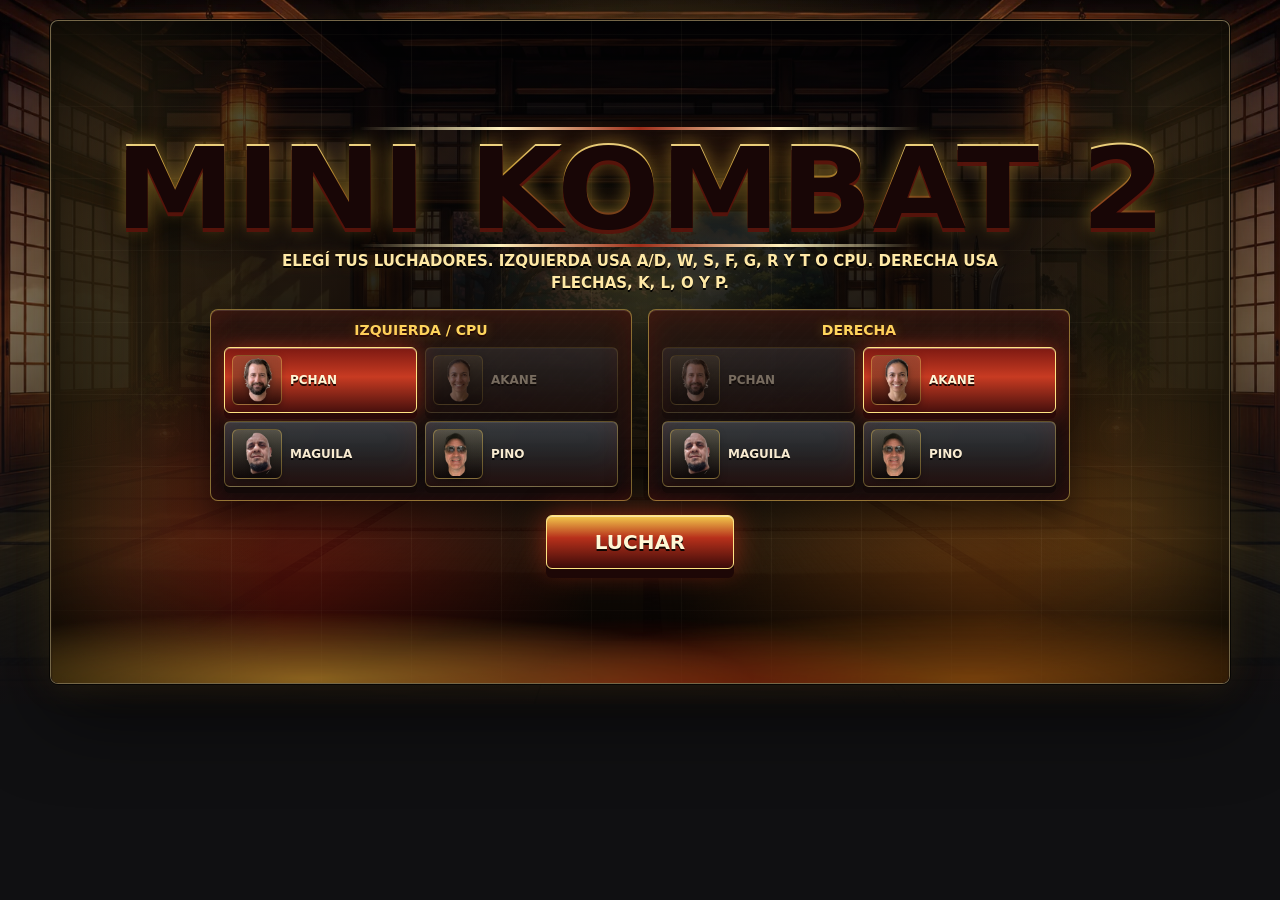
==== mini-kombat-2/index.html @ 00f598ed "Upgrade Mini Kombat 2 fighter visuals" ====
<!doctype html>
<html lang="es">
  <head>
    <meta charset="utf-8" />
    <meta name="viewport" content="width=device-width, initial-scale=1" />
    <title>Mini Kombat 2</title>
    <link rel="stylesheet" href="styles.css?v=9" />
  </head>
  <body>
    <main class="game-shell">
      <canvas id="game" width="960" height="540" aria-label="Mini Kombat 2"></canvas>
      <div class="topbar">
        <div class="fighter-label left">Pchan</div>
        <div class="topbar-actions">
          <button id="restart" type="button">Reiniciar</button>
          <button id="mode" type="button" aria-pressed="true">CPU</button>
          <button id="fighter" type="button">Personajes</button>
          <button id="difficulty" type="button">Normal</button>
          <button id="sound" type="button" aria-pressed="true">Sonido</button>
          <button id="help" type="button">?</button>
        </div>
        <div class="fighter-label right">Akane</div>
      </div>
      <div id="overlay" class="overlay">
        <h1>Mini Kombat 2</h1>
        <p id="overlay-copy" class="overlay-copy">
          Mejor de 3 rounds. Akane juega con flechas, K golpe, L patada, O especial y P agarre.
          Elegi los personajes y preparate para pelear.
        </p>
        <div id="fighter-select" class="fighter-select" aria-label="Seleccion de personajes"></div>
        <button id="start" type="button">LUCHAR</button>
      </div>
    </main>
    <script src="game.js?v=8"></script>
  </body>
</html>
---- mini-kombat-2/styles.css ----
:root {
  color-scheme: dark;
  font-family:
    Inter, ui-sans-serif, system-ui, -apple-system, BlinkMacSystemFont, "Segoe UI",
    sans-serif;
  background: #101012;
  color: #f8f5ef;
}

* {
  box-sizing: border-box;
}

html,
body {
  min-height: 100%;
  margin: 0;
}

body {
  display: grid;
  place-items: center;
  padding: 20px;
  overflow: hidden;
  background:
    radial-gradient(circle at 50% 18%, rgba(255, 212, 95, 0.16), transparent 34%),
    linear-gradient(180deg, rgba(16, 16, 18, 0.18), rgba(16, 16, 18, 0.92)),
    url("assets/dojo-premium-bg.webp") center / cover,
    #101012;
}

button {
  appearance: none;
  border: 1px solid rgba(255, 255, 255, 0.34);
  border-radius: 6px;
  color: #111216;
  background: #ffd44d;
  font: 800 14px/1 system-ui, sans-serif;
  letter-spacing: 0;
  min-height: 38px;
  padding: 0 16px;
  cursor: pointer;
  box-shadow: 0 8px 0 #9b651b;
}

button:active {
  transform: translateY(4px);
  box-shadow: 0 4px 0 #9b651b;
}

.game-shell {
  position: relative;
  width: min(100vw - 40px, 1180px);
  aspect-ratio: 16 / 9;
  min-height: 320px;
  max-height: calc(100vh - 40px);
  background: #111216;
  border: 1px solid rgba(255, 222, 141, 0.42);
  border-radius: 8px;
  overflow: hidden;
  box-shadow:
    0 0 0 1px rgba(0, 0, 0, 0.72),
    0 0 38px rgba(255, 196, 72, 0.12),
    0 30px 80px rgba(0, 0, 0, 0.58);
}

.game-shell::before {
  content: "";
  position: absolute;
  inset: 0;
  pointer-events: none;
  z-index: 2;
  background:
    linear-gradient(90deg, rgba(255, 255, 255, 0.14), transparent 12%, transparent 88%, rgba(255, 255, 255, 0.08)),
    linear-gradient(180deg, rgba(255, 255, 255, 0.1), transparent 16%);
  mix-blend-mode: screen;
}

canvas {
  display: block;
  width: 100%;
  height: 100%;
  image-rendering: auto;
}

.topbar {
  position: absolute;
  top: 10px;
  left: 14px;
  right: 14px;
  display: grid;
  grid-template-columns: 1fr;
  align-items: center;
  pointer-events: none;
  gap: 12px;
  z-index: 3;
}

.fighter-label {
  display: none;
  color: rgba(255, 255, 255, 0.9);
  font-size: clamp(12px, 1.5vw, 15px);
  font-weight: 800;
  text-transform: uppercase;
  text-shadow: 0 2px 8px rgba(0, 0, 0, 0.75);
}

.fighter-label.right {
  text-align: right;
}

#restart {
  pointer-events: auto;
  min-width: 92px;
  min-height: 34px;
  padding-inline: 12px;
  font-size: 12px;
}

.topbar-actions {
  display: flex;
  flex-wrap: wrap;
  gap: 8px;
  justify-content: center;
  pointer-events: auto;
  filter: drop-shadow(0 8px 16px rgba(0, 0, 0, 0.44));
}

#mode {
  min-width: 52px;
  min-height: 34px;
  padding-inline: 10px;
  font-size: 12px;
}

#mode[aria-pressed="false"] {
  background: #d8e7f3;
  box-shadow: 0 8px 0 #557083;
}

#difficulty,
#fighter,
#sound,
#help {
  min-width: 52px;
  min-height: 34px;
  padding-inline: 10px;
  font-size: 12px;
}

#fighter {
  min-width: 106px;
  background: #9be7ff;
  box-shadow: 0 8px 0 #2b6f86;
}

#sound[aria-pressed="false"] {
  background: #d8e7f3;
  box-shadow: 0 8px 0 #557083;
}

#help {
  min-width: 36px;
  padding-inline: 0;
}

.overlay {
  position: absolute;
  inset: 0;
  display: grid;
  place-items: center;
  align-content: center;
  gap: 18px;
  overflow-y: auto;
  padding: 16px;
  z-index: 4;
  background:
    radial-gradient(circle at 50% 38%, rgba(255, 204, 93, 0.16), transparent 28%),
    linear-gradient(180deg, rgba(5, 6, 9, 0.5), rgba(5, 6, 9, 0.72));
  backdrop-filter: blur(4px) saturate(1.08);
}

.overlay::before,
.overlay::after {
  content: "";
  position: absolute;
  pointer-events: none;
}

.overlay[data-screen="home"] {
  grid-template-rows: auto auto auto auto;
  gap: 14px;
  background:
    radial-gradient(circle at 50% 44%, rgba(255, 216, 97, 0.14), transparent 23%),
    radial-gradient(circle at 20% 92%, rgba(196, 31, 18, 0.44), transparent 27%),
    radial-gradient(circle at 80% 92%, rgba(255, 130, 25, 0.35), transparent 28%),
    linear-gradient(180deg, rgba(3, 4, 6, 0.64), rgba(8, 7, 6, 0.9) 46%, rgba(15, 7, 4, 0.94)),
    url("assets/dojo-premium-bg.webp") center / cover;
  backdrop-filter: blur(2px) saturate(1.18) contrast(1.12);
}

.overlay[data-screen="home"]::before {
  inset: 0;
  background:
    linear-gradient(90deg, rgba(255, 205, 82, 0.16), transparent 20%, transparent 80%, rgba(255, 205, 82, 0.16)),
    repeating-linear-gradient(90deg, rgba(255, 241, 189, 0.05) 0 1px, transparent 1px 90px),
    repeating-linear-gradient(0deg, rgba(255, 241, 189, 0.035) 0 1px, transparent 1px 72px);
  box-shadow: inset 0 0 120px rgba(0, 0, 0, 0.92);
}

.overlay[data-screen="home"]::after {
  left: 0;
  right: 0;
  bottom: -36px;
  height: 180px;
  background:
    radial-gradient(ellipse at 22% 78%, rgba(255, 190, 60, 0.56), transparent 34%),
    radial-gradient(ellipse at 50% 94%, rgba(214, 36, 18, 0.52), transparent 38%),
    radial-gradient(ellipse at 78% 78%, rgba(255, 140, 28, 0.46), transparent 34%),
    linear-gradient(0deg, rgba(0, 0, 0, 0.88), transparent);
  filter: blur(1px);
  opacity: 0.9;
}

.overlay.hidden {
  display: none;
}

.overlay h1 {
  position: relative;
  z-index: 1;
  margin: 0;
  color: #fff7d6;
  font-size: clamp(36px, 8vw, 96px);
  line-height: 0.92;
  letter-spacing: 0;
  text-align: center;
  text-transform: uppercase;
  text-shadow:
    0 5px 0 #7f1d1d,
    0 0 22px rgba(255, 212, 77, 0.35),
    0 16px 38px rgba(0, 0, 0, 0.82);
}

.overlay[data-screen="home"] h1 {
  padding: 4px 16px 2px;
  color: transparent;
  font-family: Impact, Haettenschweiler, "Arial Black", system-ui, sans-serif;
  font-size: clamp(48px, 9vw, 112px);
  line-height: 0.86;
  background:
    linear-gradient(180deg, #fff4b8 0%, #f2bc43 34%, #9e321e 62%, #4c100e 100%);
  -webkit-background-clip: text;
  background-clip: text;
  text-shadow:
    0 2px 0 #180606,
    0 6px 0 rgba(89, 18, 11, 0.92),
    0 0 18px rgba(255, 198, 64, 0.44),
    0 22px 42px rgba(0, 0, 0, 0.92);
  transform: scaleX(1.08);
}

.overlay[data-screen="home"] h1::before,
.overlay[data-screen="home"] h1::after {
  content: "";
  position: absolute;
  left: 50%;
  width: min(520px, 82vw);
  height: 3px;
  transform: translateX(-50%);
  background: linear-gradient(90deg, transparent, #fff1bd, #9d2d1a, #fff1bd, transparent);
}

.overlay[data-screen="home"] h1::before {
  top: -8px;
}

.overlay[data-screen="home"] h1::after {
  bottom: -10px;
}

.overlay-copy {
  position: relative;
  z-index: 1;
  width: min(680px, calc(100% - 36px));
  margin: 0;
  color: rgba(255, 247, 214, 0.94);
  font-size: clamp(13px, 1.8vw, 16px);
  font-weight: 750;
  line-height: 1.45;
  text-align: center;
  text-shadow: 0 2px 10px rgba(0, 0, 0, 0.8);
}

.overlay[data-screen="home"] .overlay-copy {
  width: min(760px, calc(100% - 36px));
  color: #ffe9a6;
  font-size: clamp(12px, 1.55vw, 15px);
  letter-spacing: 0;
  text-transform: uppercase;
  text-shadow:
    0 2px 0 rgba(0, 0, 0, 0.95),
    0 0 14px rgba(255, 190, 61, 0.24);
}

.fighter-select {
  position: relative;
  z-index: 1;
  display: grid;
  grid-template-columns: repeat(2, minmax(230px, 1fr));
  gap: 16px;
  width: min(820px, calc(100% - 36px));
}

.fighter-select.hidden {
  display: none;
}

.fighter-select-column {
  display: grid;
  gap: 10px;
  min-width: 0;
  padding: 12px;
  background: rgba(15, 17, 18, 0.56);
  border: 1px solid rgba(255, 241, 189, 0.24);
  border-radius: 8px;
  box-shadow: inset 0 1px 0 rgba(255,255,255,0.08), 0 14px 30px rgba(0,0,0,0.3);
}

.overlay[data-screen="home"] .fighter-select {
  width: min(860px, calc(100% - 28px));
}

.overlay[data-screen="home"] .fighter-select-column {
  padding: 13px;
  background:
    linear-gradient(180deg, rgba(42, 23, 16, 0.88), rgba(10, 10, 12, 0.92)),
    repeating-linear-gradient(135deg, rgba(255, 241, 189, 0.035) 0 2px, transparent 2px 9px);
  border: 1px solid rgba(255, 209, 92, 0.5);
  box-shadow:
    inset 0 1px 0 rgba(255,255,255,0.12),
    inset 0 0 28px rgba(132, 23, 14, 0.3),
    0 18px 36px rgba(0,0,0,0.5);
}

.fighter-select-column h2 {
  margin: 0;
  color: #fff1bd;
  font: 900 13px/1 system-ui, sans-serif;
  letter-spacing: 0;
  text-align: center;
  text-transform: uppercase;
  text-shadow: 0 2px 8px rgba(0, 0, 0, 0.75);
}

.overlay[data-screen="home"] .fighter-select-column h2 {
  color: #ffd65d;
  font: 900 14px/1 Impact, Haettenschweiler, "Arial Black", system-ui, sans-serif;
  text-shadow:
    0 2px 0 #250806,
    0 0 12px rgba(255, 197, 58, 0.32);
}

.fighter-choice-grid {
  display: grid;
  grid-template-columns: repeat(2, minmax(0, 1fr));
  gap: 8px;
}

.fighter-choice {
  display: grid;
  grid-template-columns: 50px minmax(0, 1fr);
  align-items: center;
  gap: 8px;
  min-width: 0;
  min-height: 66px;
  padding: 7px 11px 7px 7px;
  color: #fff7d6;
  background:
    linear-gradient(180deg, rgba(45, 48, 53, 0.92), rgba(18, 20, 22, 0.92));
  border-color: rgba(255, 255, 255, 0.22);
  box-shadow: 0 6px 0 rgba(0, 0, 0, 0.48), inset 0 1px 0 rgba(255,255,255,0.08);
  transition: filter 120ms ease, transform 120ms ease;
}

.overlay[data-screen="home"] .fighter-choice {
  color: #f7ead0;
  background:
    linear-gradient(180deg, rgba(58, 61, 66, 0.95), rgba(18, 16, 15, 0.98)),
    radial-gradient(circle at 20% 0%, rgba(255, 214, 93, 0.14), transparent 48%);
  border-color: rgba(255, 207, 92, 0.34);
  box-shadow:
    0 6px 0 #130908,
    inset 0 1px 0 rgba(255,255,255,0.09),
    inset 0 -16px 28px rgba(122, 23, 14, 0.18);
}

.fighter-choice:hover {
  filter: brightness(1.12);
}

.fighter-choice:active {
  transform: translateY(3px);
  box-shadow: 0 3px 0 rgba(0, 0, 0, 0.42);
}

.fighter-choice[aria-pressed="true"] {
  color: #1d1711;
  background:
    linear-gradient(180deg, #fff1bd, #ffd44d 62%, #e49c29);
  border-color: #fff1bd;
  box-shadow:
    0 6px 0 #9b651b,
    0 0 20px rgba(255, 212, 77, 0.35),
    inset 0 1px 0 rgba(255,255,255,0.65);
}

.overlay[data-screen="home"] .fighter-choice[aria-pressed="true"] {
  color: #fff7d6;
  background:
    linear-gradient(180deg, #7d1912, #c83b22 45%, #48100d),
    radial-gradient(circle at 24% 18%, rgba(255, 234, 139, 0.36), transparent 42%);
  border-color: #ffe483;
  box-shadow:
    0 6px 0 #2a0908,
    0 0 22px rgba(236, 56, 26, 0.52),
    inset 0 1px 0 rgba(255,255,255,0.34);
}

.fighter-choice:disabled {
  cursor: not-allowed;
  opacity: 0.42;
}

.fighter-choice img {
  width: 50px;
  height: 50px;
  object-fit: contain;
  filter: drop-shadow(0 3px 3px rgba(0, 0, 0, 0.55));
}

.overlay[data-screen="home"] .fighter-choice img {
  padding: 2px;
  background:
    linear-gradient(180deg, rgba(255, 232, 164, 0.18), rgba(0, 0, 0, 0.42));
  border: 1px solid rgba(255, 214, 93, 0.34);
  border-radius: 6px;
}

.fighter-choice span {
  min-width: 0;
  overflow: hidden;
  font-size: 12px;
  text-align: left;
  text-overflow: ellipsis;
  white-space: nowrap;
}

.overlay[data-screen="home"] .fighter-choice span {
  font-weight: 900;
  text-transform: uppercase;
  text-shadow: 0 2px 0 rgba(0, 0, 0, 0.82);
}

#start {
  position: relative;
  z-index: 1;
  min-width: 156px;
  min-height: 48px;
  font-size: 18px;
  box-shadow:
    0 8px 0 #9b651b,
    0 0 24px rgba(255, 212, 77, 0.28);
}

.overlay[data-screen="home"] #start {
  min-width: 188px;
  min-height: 54px;
  color: #fff7d6;
  background:
    linear-gradient(180deg, #f2c94c 0%, #b7301b 42%, #3b0b09 100%);
  border-color: #ffe483;
  font: 900 20px/1 Impact, Haettenschweiler, "Arial Black", system-ui, sans-serif;
  text-shadow: 0 2px 0 rgba(0, 0, 0, 0.88);
  box-shadow:
    0 9px 0 #1d0706,
    0 0 28px rgba(238, 59, 28, 0.52),
    inset 0 1px 0 rgba(255,255,255,0.5);
}

@media (max-width: 720px) {
  body {
    padding: 10px;
  }

  .game-shell {
    width: calc(100vw - 20px);
    max-height: calc(100vh - 20px);
    min-height: 220px;
  }

  .topbar {
    top: 8px;
    left: 8px;
    right: 8px;
    grid-template-columns: 1fr;
  }

  .fighter-label {
    display: none;
  }

  .topbar-actions {
    justify-content: center;
  }

  #restart {
    min-width: 76px;
    min-height: 30px;
    font-size: 11px;
  }

  #mode {
    min-width: 46px;
    min-height: 30px;
    font-size: 11px;
  }

  #fighter,
  #difficulty,
  #sound {
    min-width: 54px;
    min-height: 30px;
    font-size: 10px;
  }

  #fighter {
    min-width: 86px;
    padding-inline: 8px;
  }

  #help {
    min-width: 30px;
    min-height: 30px;
    font-size: 11px;
  }

  .topbar-actions {
    gap: 5px;
  }

  .overlay {
    align-content: start;
    gap: 10px;
    padding: 10px;
  }

  .overlay h1 {
    font-size: clamp(28px, 6vw, 48px);
  }

  .overlay[data-screen="home"] h1 {
    font-size: clamp(34px, 9vw, 56px);
    transform: scaleX(1.02);
  }

  .overlay[data-screen="home"] .overlay-copy {
    font-size: 10px;
  }

  .fighter-select {
    grid-template-columns: 1fr;
    gap: 10px;
    width: min(520px, calc(100% - 24px));
  }

  .fighter-choice-grid {
    grid-template-columns: repeat(4, minmax(0, 1fr));
    gap: 6px;
  }

  .fighter-choice {
    grid-template-columns: 1fr;
    justify-items: center;
    gap: 3px;
    min-height: 58px;
    padding: 5px;
  }

  .overlay[data-screen="home"] .fighter-choice {
    min-height: 62px;
  }

  .fighter-choice img {
    width: 30px;
    height: 30px;
  }

  .fighter-choice span {
    max-width: 100%;
    font-size: 9px;
    text-align: center;
  }

  .overlay[data-screen="home"] #start {
    min-width: 144px;
    min-height: 42px;
    font-size: 15px;
  }

  .overlay-copy {
    font-size: 12px;
    line-height: 1.35;
  }
}
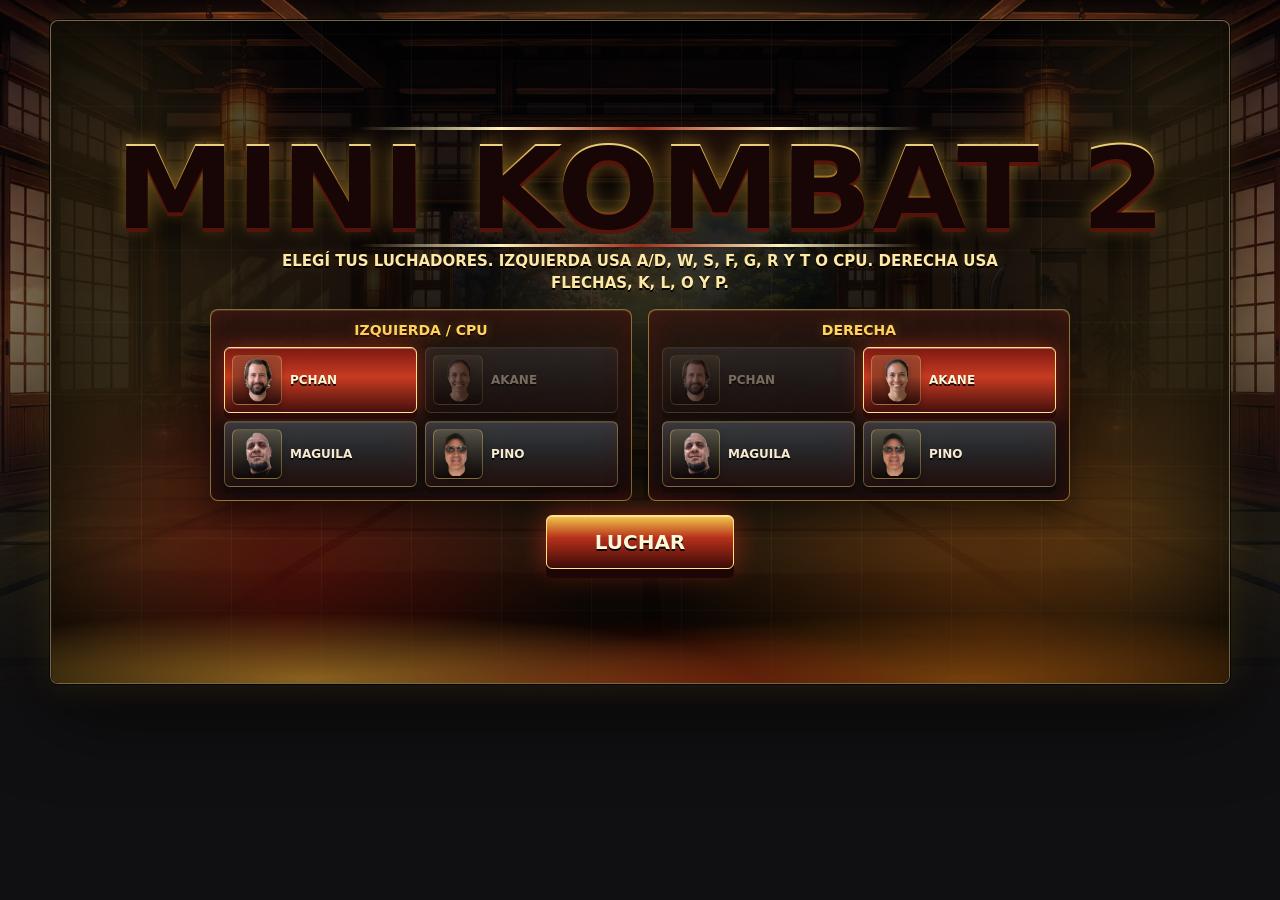
==== commit 2a08a22a: "Improve Mini Kombat 2 performance" ====
--- a/mini-kombat-2/index.html
+++ b/mini-kombat-2/index.html
@@ -31,6 +31,6 @@
         <button id="start" type="button">LUCHAR</button>
       </div>
     </main>
-    <script src="game.js?v=8"></script>
+    <script src="game.js?v=9"></script>
   </body>
 </html>
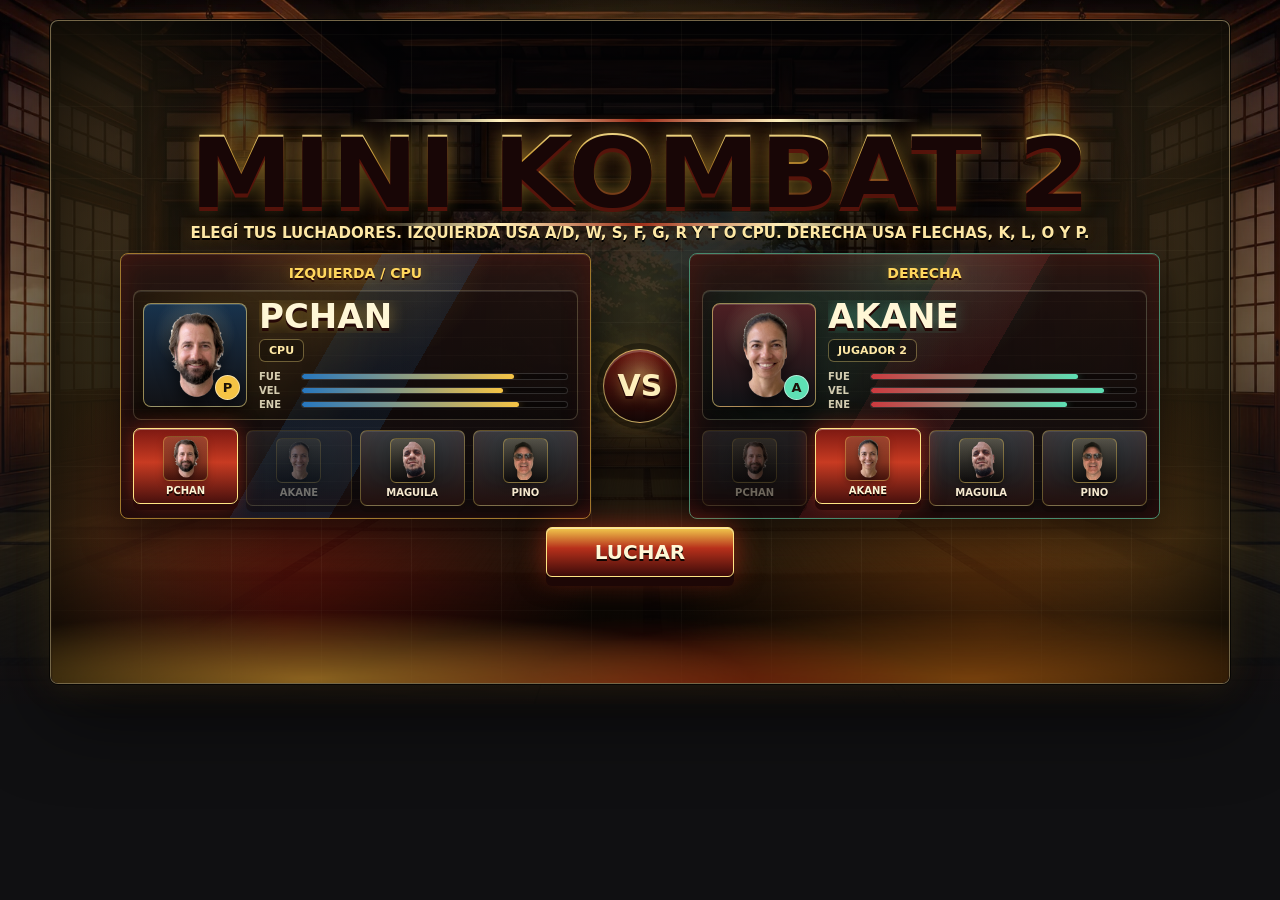
==== commit b2b9ca83: "Redesign Mini Kombat 2 character select" ====
--- a/mini-kombat-2/index.html
+++ b/mini-kombat-2/index.html
@@ -4,7 +4,7 @@
     <meta charset="utf-8" />
     <meta name="viewport" content="width=device-width, initial-scale=1" />
     <title>Mini Kombat 2</title>
-    <link rel="stylesheet" href="styles.css?v=9" />
+    <link rel="stylesheet" href="styles.css?v=13" />
   </head>
   <body>
     <main class="game-shell">
@@ -31,6 +31,6 @@
         <button id="start" type="button">LUCHAR</button>
       </div>
     </main>
-    <script src="game.js?v=9"></script>
+    <script src="game.js?v=13"></script>
   </body>
 </html>
--- a/mini-kombat-2/styles.css
+++ b/mini-kombat-2/styles.css
@@ -190,6 +190,7 @@
 .overlay[data-screen="home"] {
   grid-template-rows: auto auto auto auto;
   gap: 14px;
+  overflow: hidden;
   background:
     radial-gradient(circle at 50% 44%, rgba(255, 216, 97, 0.14), transparent 23%),
     radial-gradient(circle at 20% 92%, rgba(196, 31, 18, 0.44), transparent 27%),
@@ -246,7 +247,7 @@
   padding: 4px 16px 2px;
   color: transparent;
   font-family: Impact, Haettenschweiler, "Arial Black", system-ui, sans-serif;
-  font-size: clamp(48px, 9vw, 112px);
+  font-size: clamp(46px, 8.2vw, 96px);
   line-height: 0.86;
   background:
     linear-gradient(180deg, #fff4b8 0%, #f2bc43 34%, #9e321e 62%, #4c100e 100%);
@@ -475,7 +476,7 @@
 
 .overlay[data-screen="home"] #start {
   min-width: 188px;
-  min-height: 54px;
+  min-height: 50px;
   color: #fff7d6;
   background:
     linear-gradient(180deg, #f2c94c 0%, #b7301b 42%, #3b0b09 100%);
@@ -488,6 +489,229 @@
     inset 0 1px 0 rgba(255,255,255,0.5);
 }
 
+.overlay[data-screen="home"] {
+  gap: 8px;
+}
+
+.overlay[data-screen="home"] .overlay-copy {
+  width: min(920px, calc(100% - 36px));
+}
+
+.overlay[data-screen="home"] .fighter-select {
+  grid-template-columns: minmax(280px, 1fr) 74px minmax(280px, 1fr);
+  align-items: stretch;
+  width: min(1040px, calc(100% - 24px));
+  gap: 12px;
+}
+
+.fighter-select-versus {
+  align-self: center;
+  display: grid;
+  place-items: center;
+  width: 74px;
+  height: 74px;
+  color: #fff1bd;
+  border: 1px solid rgba(255, 228, 131, 0.72);
+  border-radius: 50%;
+  background:
+    radial-gradient(circle at 50% 32%, rgba(255, 239, 164, 0.28), transparent 40%),
+    linear-gradient(180deg, rgba(109, 24, 17, 0.96), rgba(20, 7, 6, 0.98));
+  box-shadow:
+    0 0 0 6px rgba(0, 0, 0, 0.34),
+    0 0 28px rgba(255, 193, 62, 0.28),
+    inset 0 2px 0 rgba(255,255,255,0.2);
+  font: 900 30px/1 Impact, Haettenschweiler, "Arial Black", system-ui, sans-serif;
+  text-shadow: 0 3px 0 #260706, 0 0 14px rgba(255, 216, 97, 0.5);
+}
+
+.overlay[data-screen="home"] .fighter-select-column {
+  position: relative;
+  overflow: hidden;
+  grid-template-rows: auto minmax(128px, auto) auto;
+  min-height: 260px;
+  padding: 12px;
+  border-color: color-mix(in srgb, var(--fighter-trim) 58%, #2a100b);
+  background:
+    radial-gradient(circle at 50% -8%, color-mix(in srgb, var(--fighter-trim) 24%, transparent), transparent 38%),
+    linear-gradient(180deg, rgba(40, 22, 18, 0.9), rgba(8, 8, 10, 0.95));
+}
+
+.overlay[data-screen="home"] .fighter-select-column::before {
+  content: "";
+  position: absolute;
+  inset: 0;
+  pointer-events: none;
+  background:
+    linear-gradient(120deg, transparent 0 42%, color-mix(in srgb, var(--fighter-color) 20%, transparent) 42% 58%, transparent 58%),
+    repeating-linear-gradient(0deg, rgba(255, 241, 189, 0.035) 0 1px, transparent 1px 18px);
+  opacity: 0.78;
+}
+
+.fighter-select-column[data-side="left"] {
+  transform-origin: right center;
+}
+
+.fighter-select-column[data-side="right"] {
+  transform-origin: left center;
+}
+
+.overlay[data-screen="home"] .fighter-select-column h2,
+.fighter-showcase,
+.fighter-choice-grid {
+  position: relative;
+  z-index: 1;
+}
+
+.fighter-showcase {
+  display: grid;
+  grid-template-columns: 104px minmax(0, 1fr);
+  gap: 12px;
+  align-items: center;
+  min-height: 124px;
+  padding: 9px;
+  border: 1px solid rgba(255, 241, 189, 0.2);
+  border-radius: 8px;
+  background:
+    linear-gradient(90deg, rgba(0, 0, 0, 0.34), rgba(0, 0, 0, 0.12)),
+    radial-gradient(circle at 20% 24%, color-mix(in srgb, var(--fighter-trim) 22%, transparent), transparent 44%);
+  box-shadow:
+    inset 0 1px 0 rgba(255,255,255,0.1),
+    inset 0 -18px 32px rgba(0,0,0,0.18);
+}
+
+.fighter-showcase-portrait {
+  position: relative;
+  display: grid;
+  place-items: center;
+  width: 104px;
+  height: 104px;
+  border: 1px solid rgba(255, 228, 131, 0.56);
+  border-radius: 8px;
+  background:
+    radial-gradient(circle at 50% 28%, rgba(255, 241, 189, 0.26), transparent 45%),
+    linear-gradient(180deg, color-mix(in srgb, var(--fighter-color) 32%, #111216), #111216);
+  box-shadow:
+    0 10px 18px rgba(0,0,0,0.42),
+    inset 0 1px 0 rgba(255,255,255,0.16);
+}
+
+.fighter-showcase-portrait img {
+  width: 86px;
+  height: 86px;
+  object-fit: contain;
+  filter: drop-shadow(0 8px 8px rgba(0, 0, 0, 0.62));
+}
+
+.fighter-showcase-mark {
+  position: absolute;
+  right: 6px;
+  bottom: 6px;
+  display: grid;
+  place-items: center;
+  width: 25px;
+  height: 25px;
+  color: #1c1208;
+  border: 1px solid rgba(255,255,255,0.54);
+  border-radius: 50%;
+  background: var(--fighter-trim);
+  font: 900 13px/1 system-ui, sans-serif;
+  box-shadow: 0 4px 10px rgba(0,0,0,0.42);
+}
+
+.fighter-showcase-info {
+  min-width: 0;
+}
+
+.fighter-showcase-info strong {
+  display: block;
+  overflow: hidden;
+  color: #fff7d6;
+  font: 900 clamp(22px, 3vw, 34px)/0.96 Impact, Haettenschweiler, "Arial Black", system-ui, sans-serif;
+  text-overflow: ellipsis;
+  text-transform: uppercase;
+  text-shadow:
+    0 3px 0 #250806,
+    0 0 16px color-mix(in srgb, var(--fighter-trim) 44%, transparent);
+  white-space: nowrap;
+}
+
+.fighter-showcase-info > span {
+  display: inline-grid;
+  margin-top: 6px;
+  padding: 5px 9px;
+  color: #ffe9a6;
+  border: 1px solid rgba(255, 228, 131, 0.36);
+  border-radius: 6px;
+  background: rgba(0, 0, 0, 0.26);
+  font: 900 11px/1 system-ui, sans-serif;
+  text-transform: uppercase;
+}
+
+.fighter-showcase-stats {
+  display: grid;
+  gap: 4px;
+  margin-top: 10px;
+}
+
+.fighter-showcase-stat {
+  display: grid;
+  grid-template-columns: 34px minmax(0, 1fr);
+  gap: 8px;
+  align-items: center;
+}
+
+.fighter-showcase-stat span {
+  color: rgba(255, 247, 214, 0.82);
+  font: 900 10px/1 system-ui, sans-serif;
+}
+
+.fighter-showcase-stat i {
+  display: block;
+  height: 7px;
+  overflow: hidden;
+  border: 1px solid rgba(255,255,255,0.15);
+  border-radius: 999px;
+  background: rgba(0,0,0,0.36);
+}
+
+.fighter-showcase-stat i::before {
+  content: "";
+  display: block;
+  width: var(--stat);
+  height: 100%;
+  border-radius: inherit;
+  background: linear-gradient(90deg, var(--fighter-color), var(--fighter-trim));
+  box-shadow: 0 0 10px color-mix(in srgb, var(--fighter-trim) 45%, transparent);
+}
+
+.overlay[data-screen="home"] .fighter-choice-grid {
+  grid-template-columns: repeat(4, minmax(0, 1fr));
+}
+
+.overlay[data-screen="home"] .fighter-choice {
+  grid-template-columns: 1fr;
+  justify-items: center;
+  gap: 5px;
+  min-height: 76px;
+  padding: 7px 5px;
+  border-radius: 7px;
+}
+
+.overlay[data-screen="home"] .fighter-choice img {
+  width: 45px;
+  height: 45px;
+}
+
+.overlay[data-screen="home"] .fighter-choice span {
+  max-width: 100%;
+  font-size: 10px;
+  text-align: center;
+}
+
+.overlay[data-screen="home"] .fighter-choice[aria-pressed="true"] {
+  transform: translateY(-2px);
+}
+
 @media (max-width: 720px) {
   body {
     padding: 10px;
@@ -555,6 +779,10 @@
     padding: 10px;
   }
 
+  .overlay[data-screen="home"] {
+    overflow-y: auto;
+  }
+
   .overlay h1 {
     font-size: clamp(28px, 6vw, 48px);
   }
@@ -568,10 +796,75 @@
     font-size: 10px;
   }
 
+  .overlay[data-screen="home"] .fighter-select,
   .fighter-select {
     grid-template-columns: 1fr;
     gap: 10px;
     width: min(520px, calc(100% - 24px));
+  }
+
+  .fighter-select-versus {
+    width: 46px;
+    height: 32px;
+    justify-self: center;
+    border-radius: 6px;
+    font-size: 18px;
+  }
+
+  .overlay[data-screen="home"] .fighter-select-column {
+    min-height: 0;
+    padding: 9px;
+  }
+
+  .fighter-showcase {
+    grid-template-columns: 66px minmax(0, 1fr);
+    min-height: 82px;
+    gap: 8px;
+    padding: 7px;
+  }
+
+  .fighter-showcase-portrait {
+    width: 66px;
+    height: 66px;
+  }
+
+  .fighter-showcase-portrait img {
+    width: 54px;
+    height: 54px;
+  }
+
+  .fighter-showcase-mark {
+    width: 19px;
+    height: 19px;
+    font-size: 10px;
+  }
+
+  .fighter-showcase-info strong {
+    font-size: clamp(18px, 6vw, 25px);
+  }
+
+  .fighter-showcase-info > span {
+    margin-top: 4px;
+    padding: 4px 7px;
+    font-size: 9px;
+  }
+
+  .fighter-showcase-stats {
+    gap: 3px;
+    margin-top: 7px;
+  }
+
+  .fighter-showcase-stat {
+    grid-template-columns: 28px minmax(0, 1fr);
+    gap: 5px;
+  }
+
+  .fighter-showcase-stat span {
+    font-size: 8px;
+  }
+
+  .fighter-showcase-stat i {
+    height: 5px;
   }
 
   .fighter-choice-grid {
@@ -591,11 +884,13 @@
     min-height: 62px;
   }
 
+  .overlay[data-screen="home"] .fighter-choice img,
   .fighter-choice img {
     width: 30px;
     height: 30px;
   }
 
+  .overlay[data-screen="home"] .fighter-choice span,
   .fighter-choice span {
     max-width: 100%;
     font-size: 9px;
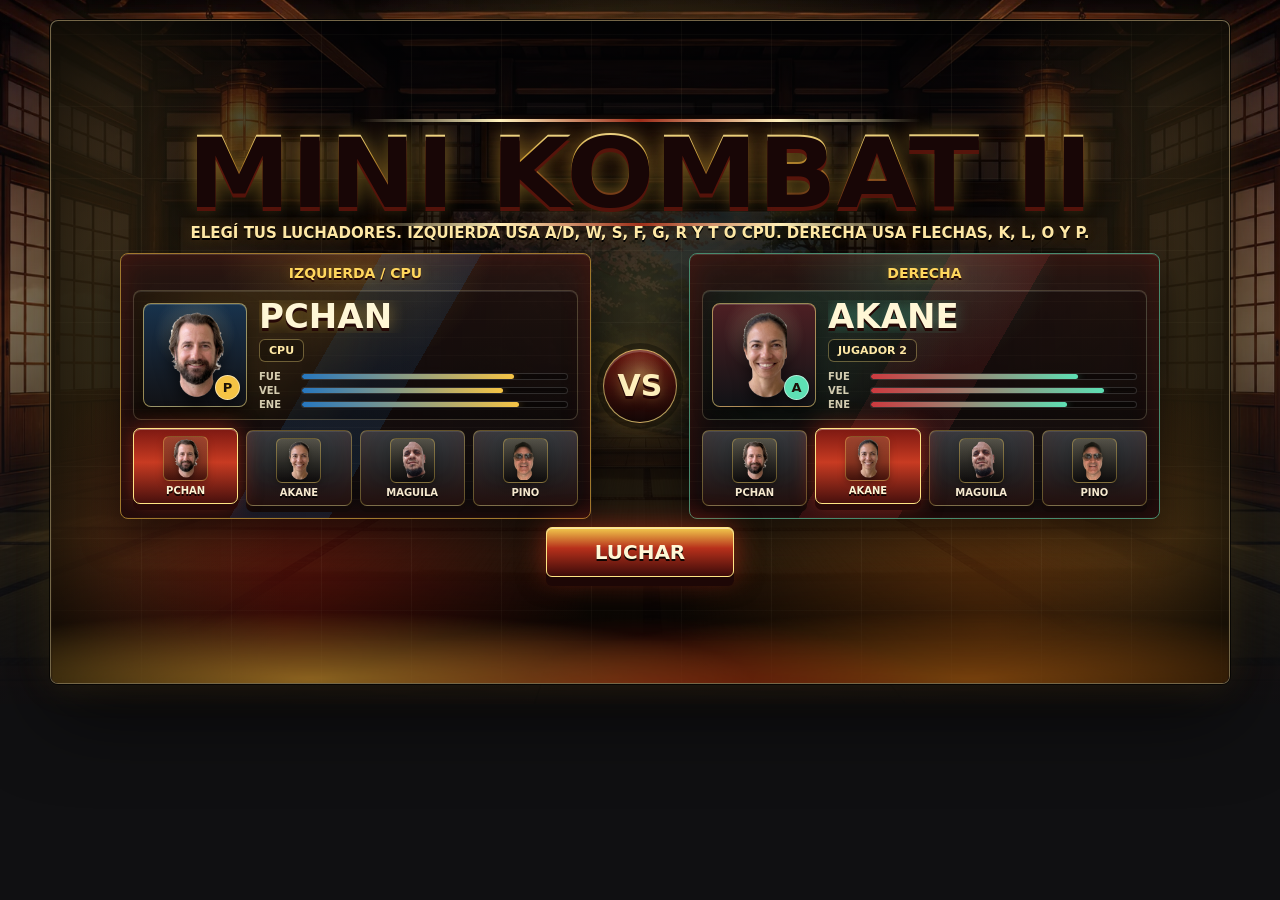
==== commit c9991aee: "Allow mirror matches in Mini Kombat II" ====
--- a/mini-kombat-2/index.html
+++ b/mini-kombat-2/index.html
@@ -3,12 +3,12 @@
   <head>
     <meta charset="utf-8" />
     <meta name="viewport" content="width=device-width, initial-scale=1" />
-    <title>Mini Kombat 2</title>
-    <link rel="stylesheet" href="styles.css?v=13" />
+    <title>Mini Kombat II</title>
+    <link rel="stylesheet" href="styles.css?v=14" />
   </head>
   <body>
     <main class="game-shell">
-      <canvas id="game" width="960" height="540" aria-label="Mini Kombat 2"></canvas>
+      <canvas id="game" width="960" height="540" aria-label="Mini Kombat II"></canvas>
       <div class="topbar">
         <div class="fighter-label left">Pchan</div>
         <div class="topbar-actions">
@@ -22,7 +22,7 @@
         <div class="fighter-label right">Akane</div>
       </div>
       <div id="overlay" class="overlay">
-        <h1>Mini Kombat 2</h1>
+        <h1>Mini Kombat II</h1>
         <p id="overlay-copy" class="overlay-copy">
           Mejor de 3 rounds. Akane juega con flechas, K golpe, L patada, O especial y P agarre.
           Elegi los personajes y preparate para pelear.
@@ -31,6 +31,6 @@
         <button id="start" type="button">LUCHAR</button>
       </div>
     </main>
-    <script src="game.js?v=13"></script>
+    <script src="game.js?v=14"></script>
   </body>
 </html>
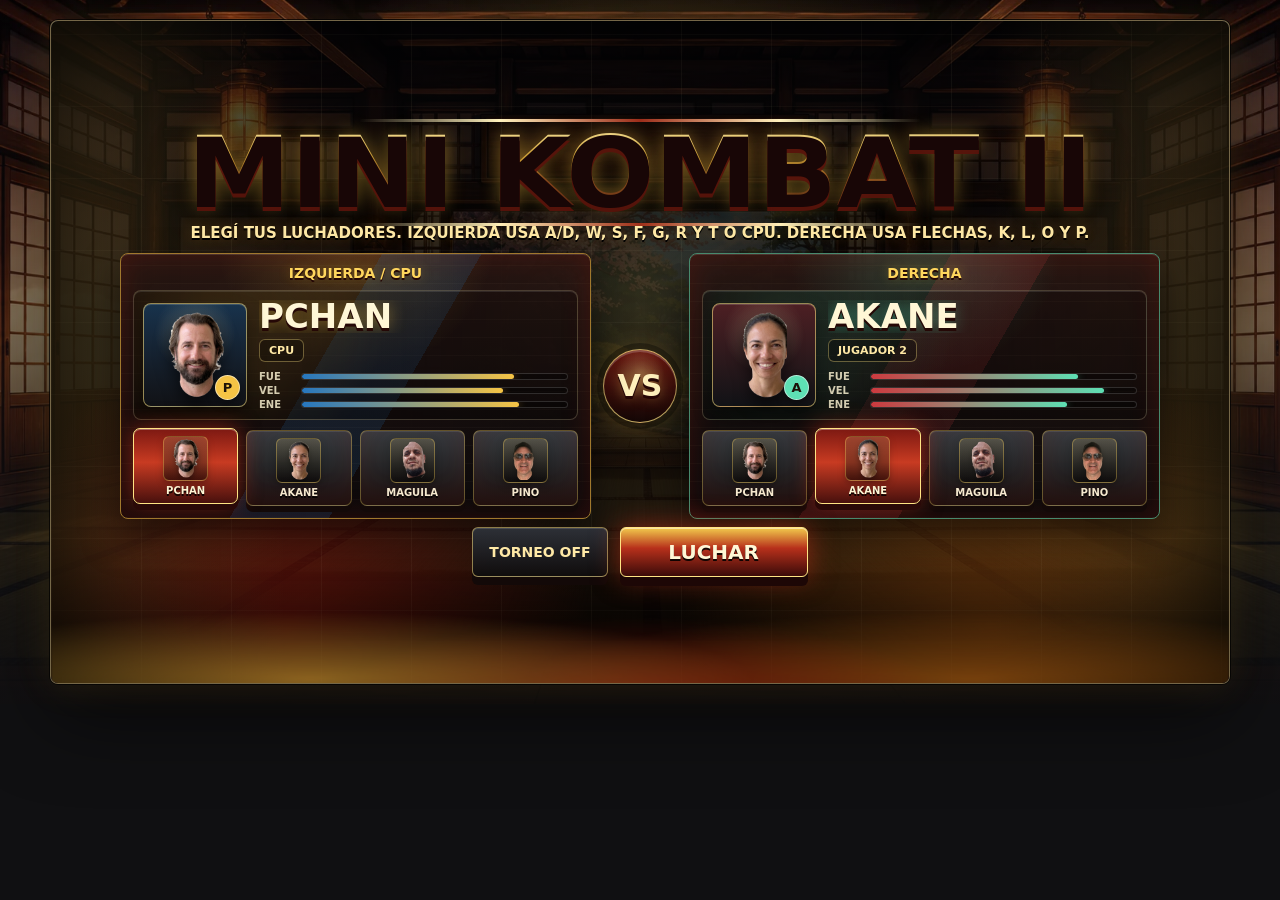
==== commit 679e4634: "Add Mini Kombat II arcade modes" ====
--- a/mini-kombat-2/index.html
+++ b/mini-kombat-2/index.html
@@ -4,7 +4,7 @@
     <meta charset="utf-8" />
     <meta name="viewport" content="width=device-width, initial-scale=1" />
     <title>Mini Kombat II</title>
-    <link rel="stylesheet" href="styles.css?v=14" />
+    <link rel="stylesheet" href="styles.css?v=16" />
   </head>
   <body>
     <main class="game-shell">
@@ -14,6 +14,7 @@
         <div class="topbar-actions">
           <button id="restart" type="button">Reiniciar</button>
           <button id="mode" type="button" aria-pressed="true">CPU</button>
+          <button id="tournament" type="button" aria-pressed="false">Torneo</button>
           <button id="fighter" type="button">Personajes</button>
           <button id="difficulty" type="button">Normal</button>
           <button id="sound" type="button" aria-pressed="true">Sonido</button>
@@ -28,9 +29,12 @@
           Elegi los personajes y preparate para pelear.
         </p>
         <div id="fighter-select" class="fighter-select" aria-label="Seleccion de personajes"></div>
-        <button id="start" type="button">LUCHAR</button>
+        <div class="overlay-actions">
+          <button id="tournament-menu" type="button" aria-pressed="false">TORNEO OFF</button>
+          <button id="start" type="button">LUCHAR</button>
+        </div>
       </div>
     </main>
-    <script src="game.js?v=14"></script>
+    <script src="game.js?v=16"></script>
   </body>
 </html>
--- a/mini-kombat-2/styles.css
+++ b/mini-kombat-2/styles.css
@@ -140,6 +140,7 @@
 
 #difficulty,
 #fighter,
+#tournament,
 #sound,
 #help {
   min-width: 52px;
@@ -152,6 +153,12 @@
   min-width: 106px;
   background: #9be7ff;
   box-shadow: 0 8px 0 #2b6f86;
+}
+
+#tournament[aria-pressed="true"] {
+  color: #fff7d6;
+  background: #c83b22;
+  box-shadow: 0 8px 0 #64140f, 0 0 18px rgba(238, 59, 28, 0.32);
 }
 
 #sound[aria-pressed="false"] {
@@ -489,6 +496,43 @@
     inset 0 1px 0 rgba(255,255,255,0.5);
 }
 
+.overlay-actions {
+  position: relative;
+  z-index: 1;
+  display: flex;
+  flex-wrap: wrap;
+  justify-content: center;
+  gap: 12px;
+}
+
+#tournament-menu {
+  min-width: 128px;
+  min-height: 50px;
+  color: #ffe9a6;
+  background:
+    linear-gradient(180deg, rgba(46, 49, 56, 0.98), rgba(16, 13, 13, 0.98));
+  border-color: rgba(255, 228, 131, 0.52);
+  font: 900 14px/1 system-ui, sans-serif;
+  box-shadow:
+    0 8px 0 #130908,
+    inset 0 1px 0 rgba(255,255,255,0.14);
+}
+
+#tournament-menu[aria-pressed="true"] {
+  color: #fff7d6;
+  background:
+    linear-gradient(180deg, #f0c84d 0%, #c83b22 48%, #46100c 100%);
+  border-color: #ffe483;
+  box-shadow:
+    0 8px 0 #1d0706,
+    0 0 24px rgba(238, 59, 28, 0.42),
+    inset 0 1px 0 rgba(255,255,255,0.44);
+}
+
+.overlay:not([data-screen="home"]) #tournament-menu {
+  display: none;
+}
+
 .overlay[data-screen="home"] {
   gap: 8px;
 }
@@ -712,6 +756,96 @@
   transform: translateY(-2px);
 }
 
+.overlay[data-screen="versus"] {
+  overflow: hidden;
+  background:
+    radial-gradient(circle at 50% 38%, rgba(255, 215, 94, 0.22), transparent 28%),
+    linear-gradient(90deg, rgba(47, 10, 9, 0.86), rgba(4, 5, 7, 0.78) 48%, rgba(8, 39, 42, 0.78)),
+    url("assets/dojo-premium-bg.webp") center / cover;
+}
+
+.overlay[data-screen="versus"] h1 {
+  max-width: min(960px, 92vw);
+  font-family: Impact, Haettenschweiler, "Arial Black", system-ui, sans-serif;
+  font-size: clamp(40px, 7vw, 82px);
+}
+
+.versus-panel {
+  display: grid;
+  grid-template-columns: minmax(220px, 1fr) 110px minmax(220px, 1fr);
+  align-items: center;
+  width: min(930px, calc(100% - 40px));
+  gap: 16px;
+}
+
+.versus-card {
+  display: grid;
+  justify-items: center;
+  min-height: 230px;
+  padding: 20px 16px 18px;
+  border: 1px solid color-mix(in srgb, var(--fighter-trim) 58%, #fff1bd);
+  border-radius: 8px;
+  background:
+    radial-gradient(circle at 50% 16%, color-mix(in srgb, var(--fighter-trim) 24%, transparent), transparent 38%),
+    linear-gradient(180deg, color-mix(in srgb, var(--fighter-color) 36%, rgba(12, 12, 14, 0.94)), rgba(8, 8, 10, 0.96));
+  box-shadow:
+    inset 0 1px 0 rgba(255,255,255,0.14),
+    0 22px 38px rgba(0,0,0,0.44);
+}
+
+.versus-card img {
+  width: 132px;
+  height: 132px;
+  object-fit: contain;
+  filter: drop-shadow(0 12px 12px rgba(0,0,0,0.68));
+}
+
+.versus-card strong {
+  margin-top: 12px;
+  color: #fff7d6;
+  font: 900 clamp(26px, 4vw, 46px)/0.9 Impact, Haettenschweiler, "Arial Black", system-ui, sans-serif;
+  text-transform: uppercase;
+  text-shadow: 0 3px 0 #250806, 0 0 18px color-mix(in srgb, var(--fighter-trim) 48%, transparent);
+}
+
+.versus-card span {
+  margin-top: 8px;
+  color: #ffe9a6;
+  font: 900 12px/1 system-ui, sans-serif;
+  text-transform: uppercase;
+}
+
+.versus-panel-center {
+  display: grid;
+  justify-items: center;
+  gap: 10px;
+  color: #fff1bd;
+  text-align: center;
+}
+
+.versus-panel-center span {
+  padding: 6px 10px;
+  border: 1px solid rgba(255, 228, 131, 0.4);
+  border-radius: 6px;
+  background: rgba(0,0,0,0.36);
+  font: 900 12px/1 system-ui, sans-serif;
+}
+
+.versus-panel-center strong {
+  display: grid;
+  place-items: center;
+  width: 92px;
+  height: 92px;
+  border: 1px solid rgba(255, 228, 131, 0.72);
+  border-radius: 50%;
+  background:
+    radial-gradient(circle at 50% 32%, rgba(255, 239, 164, 0.32), transparent 42%),
+    linear-gradient(180deg, rgba(139, 27, 18, 0.98), rgba(22, 7, 6, 0.98));
+  box-shadow: 0 0 34px rgba(255, 193, 62, 0.34);
+  font: 900 38px/1 Impact, Haettenschweiler, "Arial Black", system-ui, sans-serif;
+  text-shadow: 0 3px 0 #260706;
+}
+
 @media (max-width: 720px) {
   body {
     padding: 10px;
@@ -751,6 +885,7 @@
   }
 
   #fighter,
+  #tournament,
   #difficulty,
   #sound {
     min-width: 54px;
@@ -903,6 +1038,45 @@
     font-size: 15px;
   }
 
+  .versus-panel {
+    grid-template-columns: 1fr;
+    width: min(520px, calc(100% - 24px));
+    gap: 9px;
+  }
+
+  .versus-card {
+    grid-template-columns: 66px minmax(0, 1fr);
+    justify-items: start;
+    align-items: center;
+    min-height: 86px;
+    padding: 9px;
+  }
+
+  .versus-card img {
+    width: 62px;
+    height: 62px;
+  }
+
+  .versus-card strong {
+    margin-top: 0;
+    font-size: clamp(22px, 8vw, 30px);
+  }
+
+  .versus-card span {
+    margin-top: 4px;
+  }
+
+  .versus-panel-center {
+    gap: 5px;
+  }
+
+  .versus-panel-center strong {
+    width: 56px;
+    height: 38px;
+    border-radius: 8px;
+    font-size: 22px;
+  }
+
   .overlay-copy {
     font-size: 12px;
     line-height: 1.35;
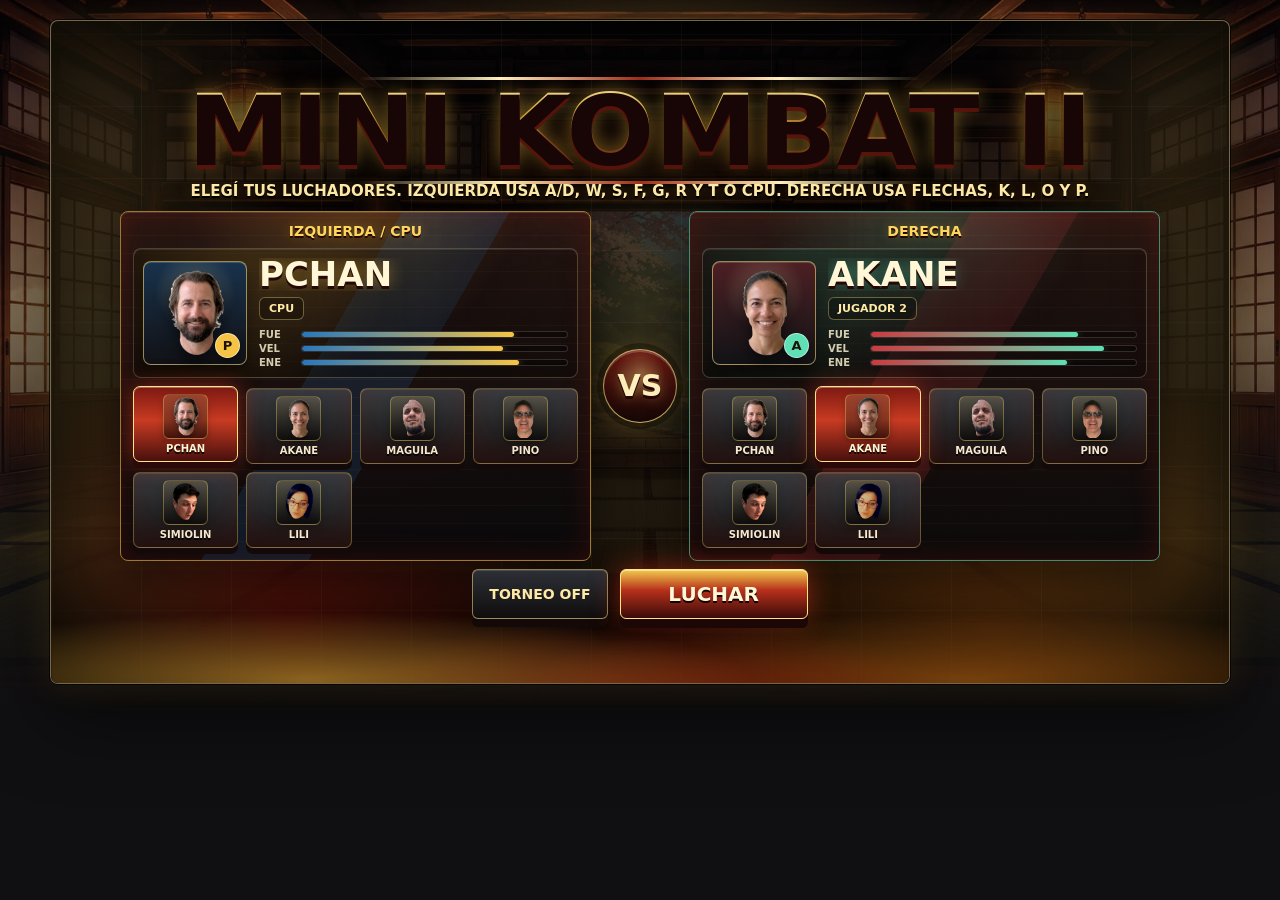
==== commit da6878c5: "Add Lili and Simiolin fighters" ====
--- a/mini-kombat-2/index.html
+++ b/mini-kombat-2/index.html
@@ -4,7 +4,7 @@
     <meta charset="utf-8" />
     <meta name="viewport" content="width=device-width, initial-scale=1" />
     <title>Mini Kombat II</title>
-    <link rel="stylesheet" href="styles.css?v=16" />
+    <link rel="stylesheet" href="styles.css?v=21" />
   </head>
   <body>
     <main class="game-shell">
@@ -35,6 +35,6 @@
         </div>
       </div>
     </main>
-    <script src="game.js?v=16"></script>
+    <script src="game.js?v=21"></script>
   </body>
 </html>
--- a/mini-kombat-2/styles.css
+++ b/mini-kombat-2/styles.css
@@ -846,6 +846,58 @@
   text-shadow: 0 3px 0 #260706;
 }
 
+.overlay[data-screen="winner"] {
+  align-content: start;
+  gap: 6px;
+  overflow: hidden;
+  padding: clamp(104px, 15vh, 128px) 16px 16px;
+  background: transparent;
+  backdrop-filter: none;
+}
+
+.overlay[data-screen="winner"] h1 {
+  width: min(460px, calc(100% - 32px));
+  padding: 8px 16px 9px;
+  color: #fff2c2;
+  border: 1px solid rgba(255, 226, 132, 0.62);
+  border-radius: 8px;
+  background:
+    linear-gradient(180deg, rgba(42, 14, 12, 0.86), rgba(13, 10, 10, 0.88)),
+    radial-gradient(circle at 50% 0%, rgba(255, 226, 132, 0.2), transparent 62%);
+  box-shadow:
+    0 12px 24px rgba(0,0,0,0.28),
+    inset 0 1px 0 rgba(255,255,255,0.14);
+  font: 850 clamp(18px, 2.7vw, 30px)/1.05 system-ui, sans-serif;
+  text-transform: none;
+  text-shadow:
+    0 1px 0 rgba(41, 9, 7, 0.86),
+    0 0 10px rgba(255, 209, 92, 0.2);
+}
+
+.overlay[data-screen="winner"] .overlay-copy {
+  width: min(420px, calc(100% - 32px));
+  padding: 7px 12px;
+  color: rgba(255, 247, 214, 0.9);
+  border: 1px solid rgba(255, 226, 132, 0.28);
+  border-radius: 8px;
+  background: rgba(8, 8, 10, 0.34);
+  font-size: clamp(11px, 1.35vw, 13px);
+  line-height: 1.3;
+}
+
+.overlay[data-screen="winner"] .overlay-actions {
+  margin-top: 0;
+}
+
+.overlay[data-screen="winner"] #start {
+  min-width: 154px;
+  min-height: 38px;
+  font-size: 13px;
+  box-shadow:
+    0 6px 0 #9b651b,
+    0 0 16px rgba(255, 212, 77, 0.2);
+}
+
 @media (max-width: 720px) {
   body {
     padding: 10px;
